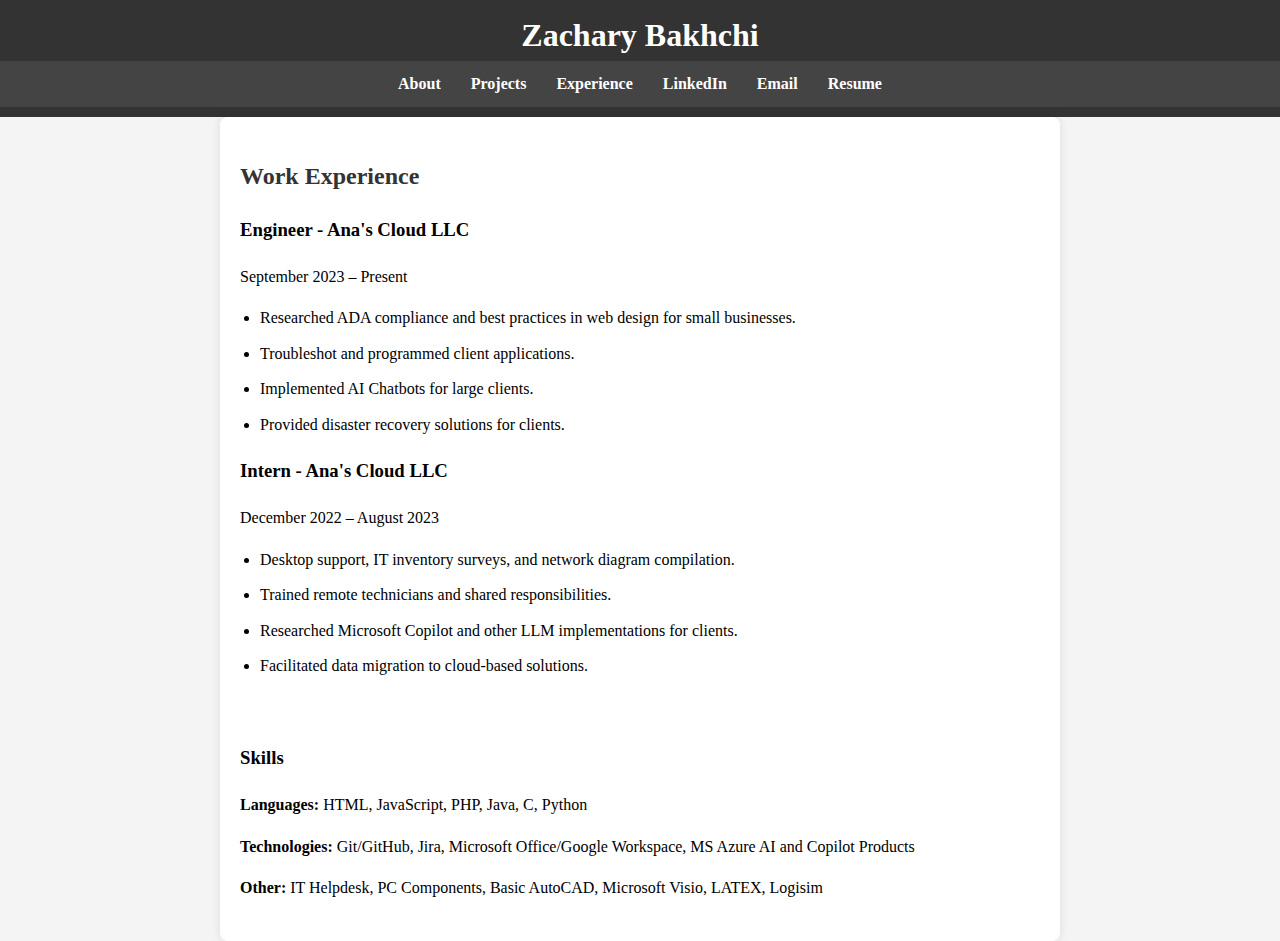
==== experiences.html @ cd83ad92 "push" ====
<!DOCTYPE html>
<html lang="en">
<head>
    <meta charset="UTF-8">
    <meta name="viewport" content="width=device-width, initial-scale=1.0">
    <title>Experience - Zachary Bakhchi</title>
    <link rel="stylesheet" href="styles.css">
</head>
<body>
    <header>
        <h1>Zachary Bakhchi</h1>
        <nav>
            <a href="index.html">About</a>
            <a href="projects.html">Projects</a>
            <a href="experiences.html">Experience</a>
            <a href="https://linkedin.com/in/zachary-bakhchi" target="_blank">LinkedIn</a>
            <a href="mailto:zachbbee@aol.com">Email</a>
            <a href="./Resume.pdf">Resume</a>
        </nav>
    </header>
    <div class="container">
        <section id="experience">
            <h2>Work Experience</h2>
            <h3>Engineer - Ana's Cloud LLC</h3>
            <p>September 2023 – Present</p>
            <ul>
                <li>Researched ADA compliance and best practices in web design for small businesses.</li>
                <li>Troubleshot and programmed client applications.</li>
                <li>Implemented AI Chatbots for large clients.</li>
                <li>Provided disaster recovery solutions for clients.</li>
            </ul>
            <h3>Intern - Ana's Cloud LLC</h3>
            <p>December 2022 – August 2023</p>
            <ul>
                <li>Desktop support, IT inventory surveys, and network diagram compilation.</li>
                <li>Trained remote technicians and shared responsibilities.</li>
                <li>Researched Microsoft Copilot and other LLM implementations for clients.</li>
                <li>Facilitated data migration to cloud-based solutions.</li>
            </ul>
        </section>
        <br>
        <section id="skills">
            <h3>Skills</h3>
            <p><strong>Languages:</strong> HTML, JavaScript, PHP, Java, C, Python</p>
            <p><strong>Technologies:</strong> Git/GitHub, Jira, Microsoft Office/Google Workspace, MS Azure AI and Copilot Products</p>
            <p><strong>Other:</strong> IT Helpdesk, PC Components, Basic AutoCAD, Microsoft Visio, LATEX, Logisim</p>
        </section>
    </div>
</body>
</html>
---- styles.css ----
body {
    font-family: 'Times New Roman', Times, serif;
    line-height: 1.6;
    margin: 0;
    padding: 0;
    background-color: #f4f4f4;
}

header {
    background: #333;
    color: #fff;
    padding: 10px 0;
}

header h1 {
    margin: 0;
    text-align: center;
}

nav {
    display: flex;
    justify-content: center;
    background: #444;
    padding: 10px 0;
}

nav a {
    color: #fff;
    text-decoration: none;
    margin: 0 15px;
    font-weight: bold;
}

nav a:hover {
    color: #007BFF;
}

.container {
    max-width: 800px;
    margin: auto;
    padding: 20px;
    background: #fff;
    border-radius: 8px;
    box-shadow: 0 0 10px rgba(0, 0, 0, 0.1);
}

section {
    margin-bottom: 20px;
}

h2 {
    color: #333;
}

ul {
    list-style: disc;
    padding-left: 20px;
}

ul li {
    margin-bottom: 10px;
}

a {
    color: #007BFF;
    text-decoration: none;
}

a:hover {
    text-decoration: underline;
}
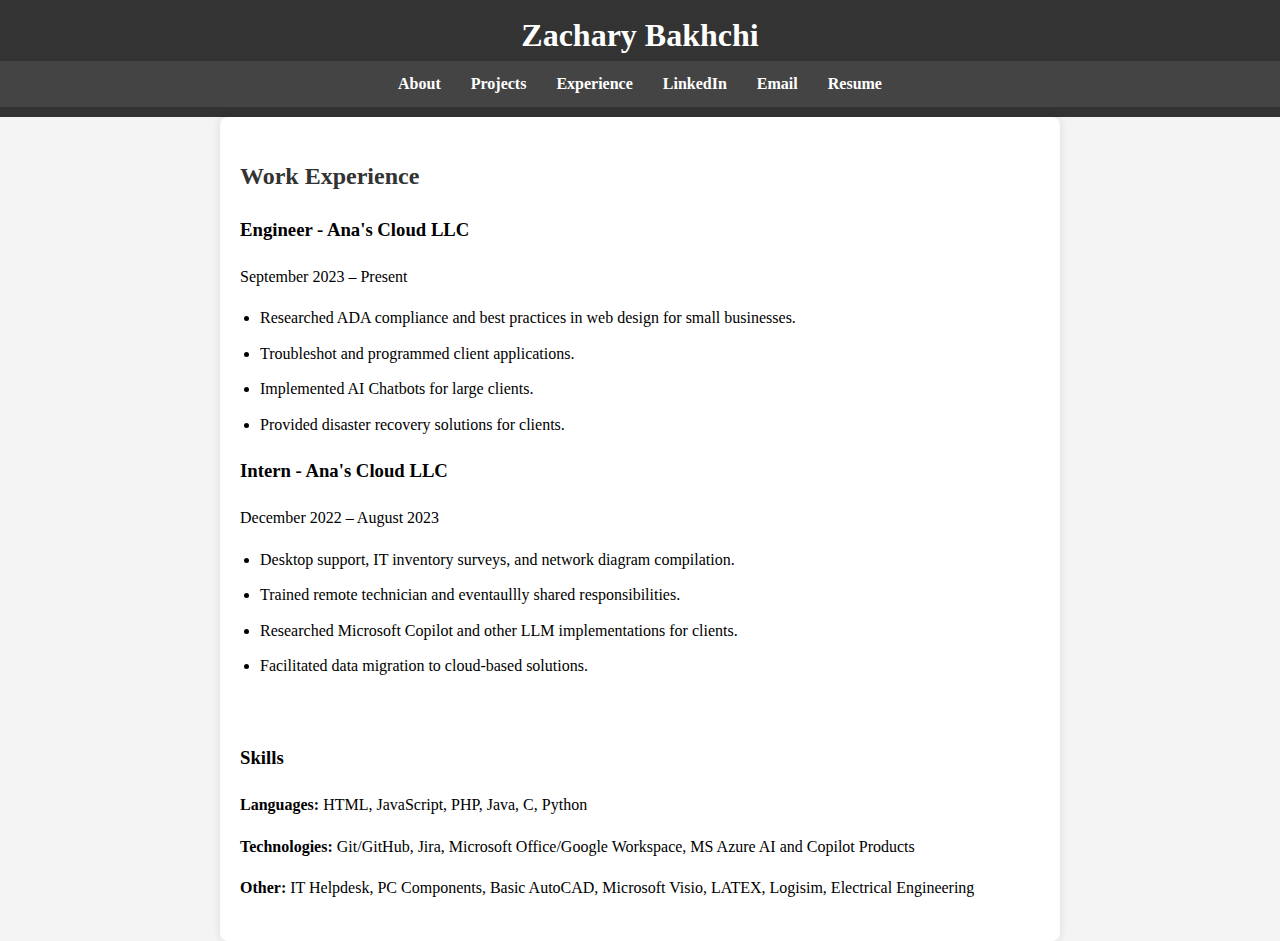
==== commit 97c77e49: "push" ====
--- a/experiences.html
+++ b/experiences.html
@@ -33,7 +33,7 @@
             <p>December 2022 – August 2023</p>
             <ul>
                 <li>Desktop support, IT inventory surveys, and network diagram compilation.</li>
-                <li>Trained remote technicians and shared responsibilities.</li>
+                <li>Trained remote technician and eventaullly shared responsibilities.</li>
                 <li>Researched Microsoft Copilot and other LLM implementations for clients.</li>
                 <li>Facilitated data migration to cloud-based solutions.</li>
             </ul>
@@ -43,7 +43,7 @@
             <h3>Skills</h3>
             <p><strong>Languages:</strong> HTML, JavaScript, PHP, Java, C, Python</p>
             <p><strong>Technologies:</strong> Git/GitHub, Jira, Microsoft Office/Google Workspace, MS Azure AI and Copilot Products</p>
-            <p><strong>Other:</strong> IT Helpdesk, PC Components, Basic AutoCAD, Microsoft Visio, LATEX, Logisim</p>
+            <p><strong>Other:</strong> IT Helpdesk, PC Components, Basic AutoCAD, Microsoft Visio, LATEX, Logisim, Electrical Engineering</p>
         </section>
     </div>
 </body>
--- a/styles.css
+++ b/styles.css
@@ -69,3 +69,49 @@
 a:hover {
     text-decoration: underline;
 }
+
+
+#about {
+    display: flex;
+    align-items: flex-start;
+    gap: 20px;
+    margin: 0;
+}
+#about img {
+    width: 25%;
+    border-radius: 8px;
+    margin-left: 1px;
+}
+
+@keyframes shake {
+    0% { transform: translate(1px, 1px) rotate(0deg); }
+    10% { transform: translate(-1px, -2px) rotate(-1deg); }
+    20% { transform: translate(-3px, 0px) rotate(1deg); }
+    30% { transform: translate(3px, 2px) rotate(0deg); }
+    40% { transform: translate(1px, -1px) rotate(1deg); }
+    50% { transform: translate(-1px, 2px) rotate(-1deg); }
+    60% { transform: translate(-3px, 1px) rotate(0deg); }
+    70% { transform: translate(3px, 1px) rotate(-1deg); }
+    80% { transform: translate(-1px, -1px) rotate(1deg); }
+    90% { transform: translate(1px, 2px) rotate(0deg); }
+    100% { transform: translate(1px, -2px) rotate(-1deg); }
+}
+.shake {
+   animation: shake 0.5s;
+   animation-iteration-count: 1;
+}
+
+#theremin img {
+    width: 55%;
+    display: block;
+    margin: 20px auto;
+    border-radius: 8px;
+}
+
+img {
+    width: 75%;
+    display: block;
+    margin: 20px auto;
+    border-radius: 8px;
+}
+
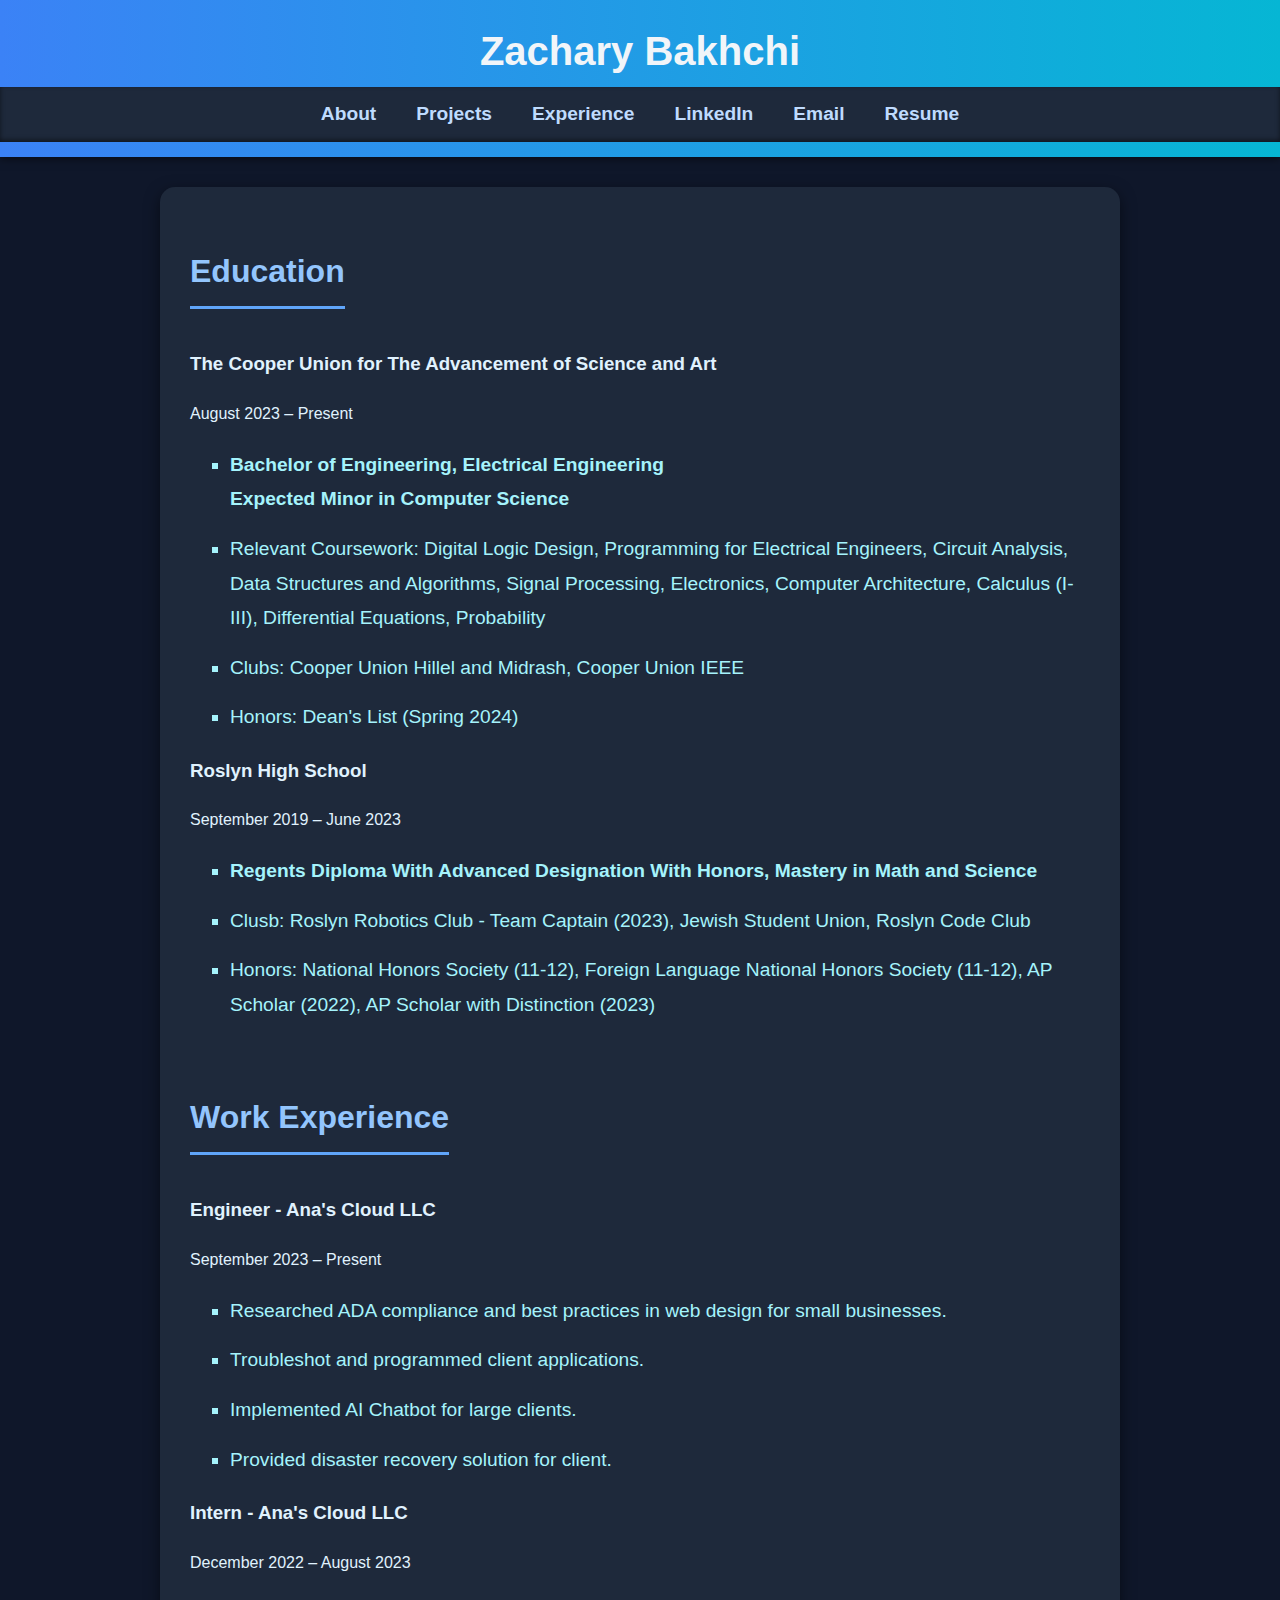
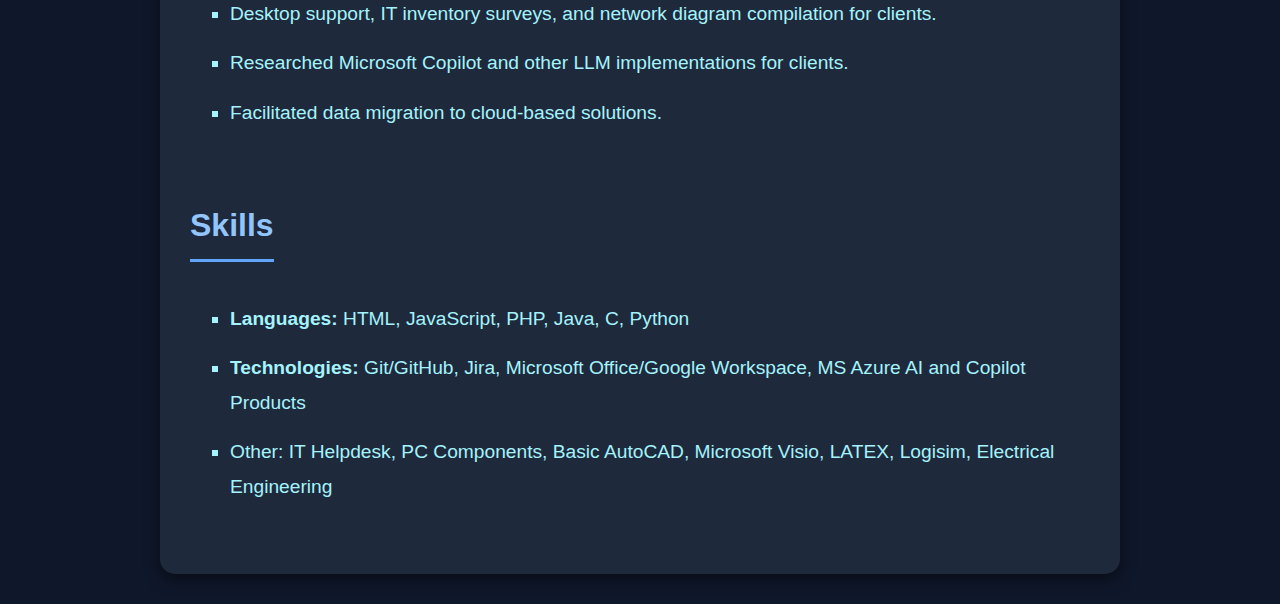
==== commit ffbdc1eb: "more stuff" ====
--- a/experiences.html
+++ b/experiences.html
@@ -19,6 +19,26 @@
         </nav>
     </header>
     <div class="container">
+        <section id="education">
+            <h2>Education</h2>
+            <h3>The Cooper Union for The Advancement of Science and Art</h3>
+            <p>August 2023 – Present</p>
+            <ul>
+                <li><strong>Bachelor of Engineering, Electrical Engineering  <br>Expected Minor in Computer Science</strong></li>
+                <li>Relevant Coursework: Digital Logic Design, Programming for Electrical Engineers, Circuit Analysis, Data Structures
+                    and Algorithms, Signal Processing, Electronics, Computer Architecture, Calculus (I-III), Differential Equations,
+                    Probability</li>
+                <li>Clubs: Cooper Union Hillel and Midrash, Cooper Union IEEE</li>
+                <li>Honors: Dean's List (Spring 2024)</li>
+            </ul>
+            <h3>Roslyn High School</h3>
+            <p>September 2019 – June 2023</p>
+            <ul>
+                <li><strong>Regents Diploma With Advanced Designation With Honors, Mastery in Math and Science</strong></li>
+                <li>Clusb: Roslyn Robotics Club - Team Captain (2023), Jewish Student Union, Roslyn Code Club</li>
+                <li>Honors: National Honors Society (11-12), Foreign Language National Honors Society (11-12), AP Scholar (2022), AP Scholar with Distinction (2023)</li>
+            </ul>
+        </section>
         <section id="experience">
             <h2>Work Experience</h2>
             <h3>Engineer - Ana's Cloud LLC</h3>
@@ -26,24 +46,24 @@
             <ul>
                 <li>Researched ADA compliance and best practices in web design for small businesses.</li>
                 <li>Troubleshot and programmed client applications.</li>
-                <li>Implemented AI Chatbots for large clients.</li>
-                <li>Provided disaster recovery solutions for clients.</li>
+                <li>Implemented AI Chatbot for large clients.</li>
+                <li>Provided disaster recovery solution for client.</li>
             </ul>
             <h3>Intern - Ana's Cloud LLC</h3>
             <p>December 2022 – August 2023</p>
             <ul>
-                <li>Desktop support, IT inventory surveys, and network diagram compilation.</li>
-                <li>Trained remote technician and eventaullly shared responsibilities.</li>
+                <li>Desktop support, IT inventory surveys, and network diagram compilation for clients.</li>
                 <li>Researched Microsoft Copilot and other LLM implementations for clients.</li>
                 <li>Facilitated data migration to cloud-based solutions.</li>
             </ul>
         </section>
-        <br>
         <section id="skills">
-            <h3>Skills</h3>
-            <p><strong>Languages:</strong> HTML, JavaScript, PHP, Java, C, Python</p>
-            <p><strong>Technologies:</strong> Git/GitHub, Jira, Microsoft Office/Google Workspace, MS Azure AI and Copilot Products</p>
-            <p><strong>Other:</strong> IT Helpdesk, PC Components, Basic AutoCAD, Microsoft Visio, LATEX, Logisim, Electrical Engineering</p>
+            <h2>Skills</h2>
+            <ul>
+            <li><strong>Languages:</strong> HTML, JavaScript, PHP, Java, C, Python</li>
+            <li><strong>Technologies:</strong> Git/GitHub, Jira, Microsoft Office/Google Workspace, MS Azure AI and Copilot Products</li>
+            <li><srong>Other:</strong> IT Helpdesk, PC Components, Basic AutoCAD, Microsoft Visio, LATEX, Logisim, Electrical Engineering</li>
+            </ul>
         </section>
     </div>
 </body>
--- a/styles.css
+++ b/styles.css
@@ -1,117 +1,142 @@
 body {
-    font-family: 'Times New Roman', Times, serif;
-    line-height: 1.6;
+    font-family: 'Arial', sans-serif;
+    line-height: 1.8;
     margin: 0;
     padding: 0;
-    background-color: #f4f4f4;
+    background-color: #0f172a;
+    color: #e0f2fe;
 }
 
 header {
-    background: #333;
-    color: #fff;
-    padding: 10px 0;
+    background: linear-gradient(90deg, #3b82f6, #06b6d4);
+    color: #f1f5f9;
+    padding: 15px 0;
+    text-align: center;
+    box-shadow: 0 2px 8px rgba(0, 0, 0, 0.5);
 }
 
 header h1 {
     margin: 0;
-    text-align: center;
+    font-size: 2.5rem;
+    font-weight: bold;
 }
 
 nav {
     display: flex;
     justify-content: center;
-    background: #444;
     padding: 10px 0;
+    background: #1e293b;
+    box-shadow: inset 0 -2px 5px rgba(0, 0, 0, 0.5);
 }
 
 nav a {
-    color: #fff;
+    color: #bfdbfe;
     text-decoration: none;
-    margin: 0 15px;
+    margin: 0 20px;
     font-weight: bold;
+    font-size: 1.2rem;
+    transition: color 0.3s, transform 0.3s;
 }
 
 nav a:hover {
-    color: #007BFF;
+    color: #60a5fa;
+    transform: scale(1.1);
 }
 
 .container {
-    max-width: 800px;
-    margin: auto;
-    padding: 20px;
-    background: #fff;
-    border-radius: 8px;
-    box-shadow: 0 0 10px rgba(0, 0, 0, 0.1);
+    max-width: 900px;
+    margin: 30px auto;
+    padding: 30px;
+    background: #1e293b;
+    border-radius: 15px;
+    box-shadow: 0 5px 15px rgba(0, 0, 0, 0.5);
 }
 
 section {
-    margin-bottom: 20px;
+    margin-bottom: 40px;
 }
 
 h2 {
-    color: #333;
+    font-size: 2rem;
+    margin-bottom: 20px;
+    border-bottom: 3px solid #60a5fa;
+    display: inline-block;
+    padding-bottom: 5px;
+    color: #93c5fd;
 }
 
 ul {
-    list-style: disc;
-    padding-left: 20px;
+    list-style: square;
+    padding-left: 40px;
+    font-size: 1.2rem;
+    color: #a5f3fc;
 }
 
 ul li {
-    margin-bottom: 10px;
+    margin-bottom: 15px;
 }
 
 a {
-    color: #007BFF;
+    color: #93c5fd;
     text-decoration: none;
+    font-weight: bold;
 }
 
 a:hover {
     text-decoration: underline;
+    color: #60a5fa;
 }
-
 
 #about {
     display: flex;
-    align-items: flex-start;
-    gap: 20px;
-    margin: 0;
+    align-items: center;
+    gap: 30px;
+    text-align: left ;
 }
+
+#about h2 {
+    font-size: 1.25em;
+}
+
 #about img {
-    width: 25%;
-    border-radius: 8px;
-    margin-left: 1px;
+    width: 15%;
+    border-radius: 15px;
+    margin-left: 10px;
+    box-shadow: 0 6px 12px rgba(0, 0, 0, 0.5);
+    transition: transform 0.3s;
+    cursor: pointer;
+}
+
+#about img:hover {
+    transform: scale(1.1);
+}
+
+img {
+    width: 50%;
+    display: block;
+    margin: 40px auto;
+    border-radius: 15px;
+    box-shadow: 0 7px 20px rgba(0, 0, 0, 0.5);
 }
 
 @keyframes shake {
-    0% { transform: translate(1px, 1px) rotate(0deg); }
-    10% { transform: translate(-1px, -2px) rotate(-1deg); }
-    20% { transform: translate(-3px, 0px) rotate(1deg); }
-    30% { transform: translate(3px, 2px) rotate(0deg); }
-    40% { transform: translate(1px, -1px) rotate(1deg); }
-    50% { transform: translate(-1px, 2px) rotate(-1deg); }
-    60% { transform: translate(-3px, 1px) rotate(0deg); }
-    70% { transform: translate(3px, 1px) rotate(-1deg); }
-    80% { transform: translate(-1px, -1px) rotate(1deg); }
-    90% { transform: translate(1px, 2px) rotate(0deg); }
-    100% { transform: translate(1px, -2px) rotate(-1deg); }
-}
-.shake {
-   animation: shake 0.5s;
-   animation-iteration-count: 1;
+    0%, 100% { transform: translate(0, 0); }
+    10%, 30%, 50%, 70%, 90% { transform: translate(-12px, -12px); }
+    20%, 40%, 60%, 80% { transform: translate(12px, 12px); }
 }
 
-#theremin img {
-    width: 55%;
+#tcb {
+    width: 50%;
     display: block;
-    margin: 20px auto;
-    border-radius: 8px;
+    margin: auto;
+    margin-bottom: 0.5in;
+    text-align: center;
+    color: whitesmoke;
 }
 
-img {
-    width: 75%;
-    display: block;
-    margin: 20px auto;
-    border-radius: 8px;
+.shake {
+    animation: shake 0.5s;
+    animation-iteration-count: 1;
 }
 
+#education ul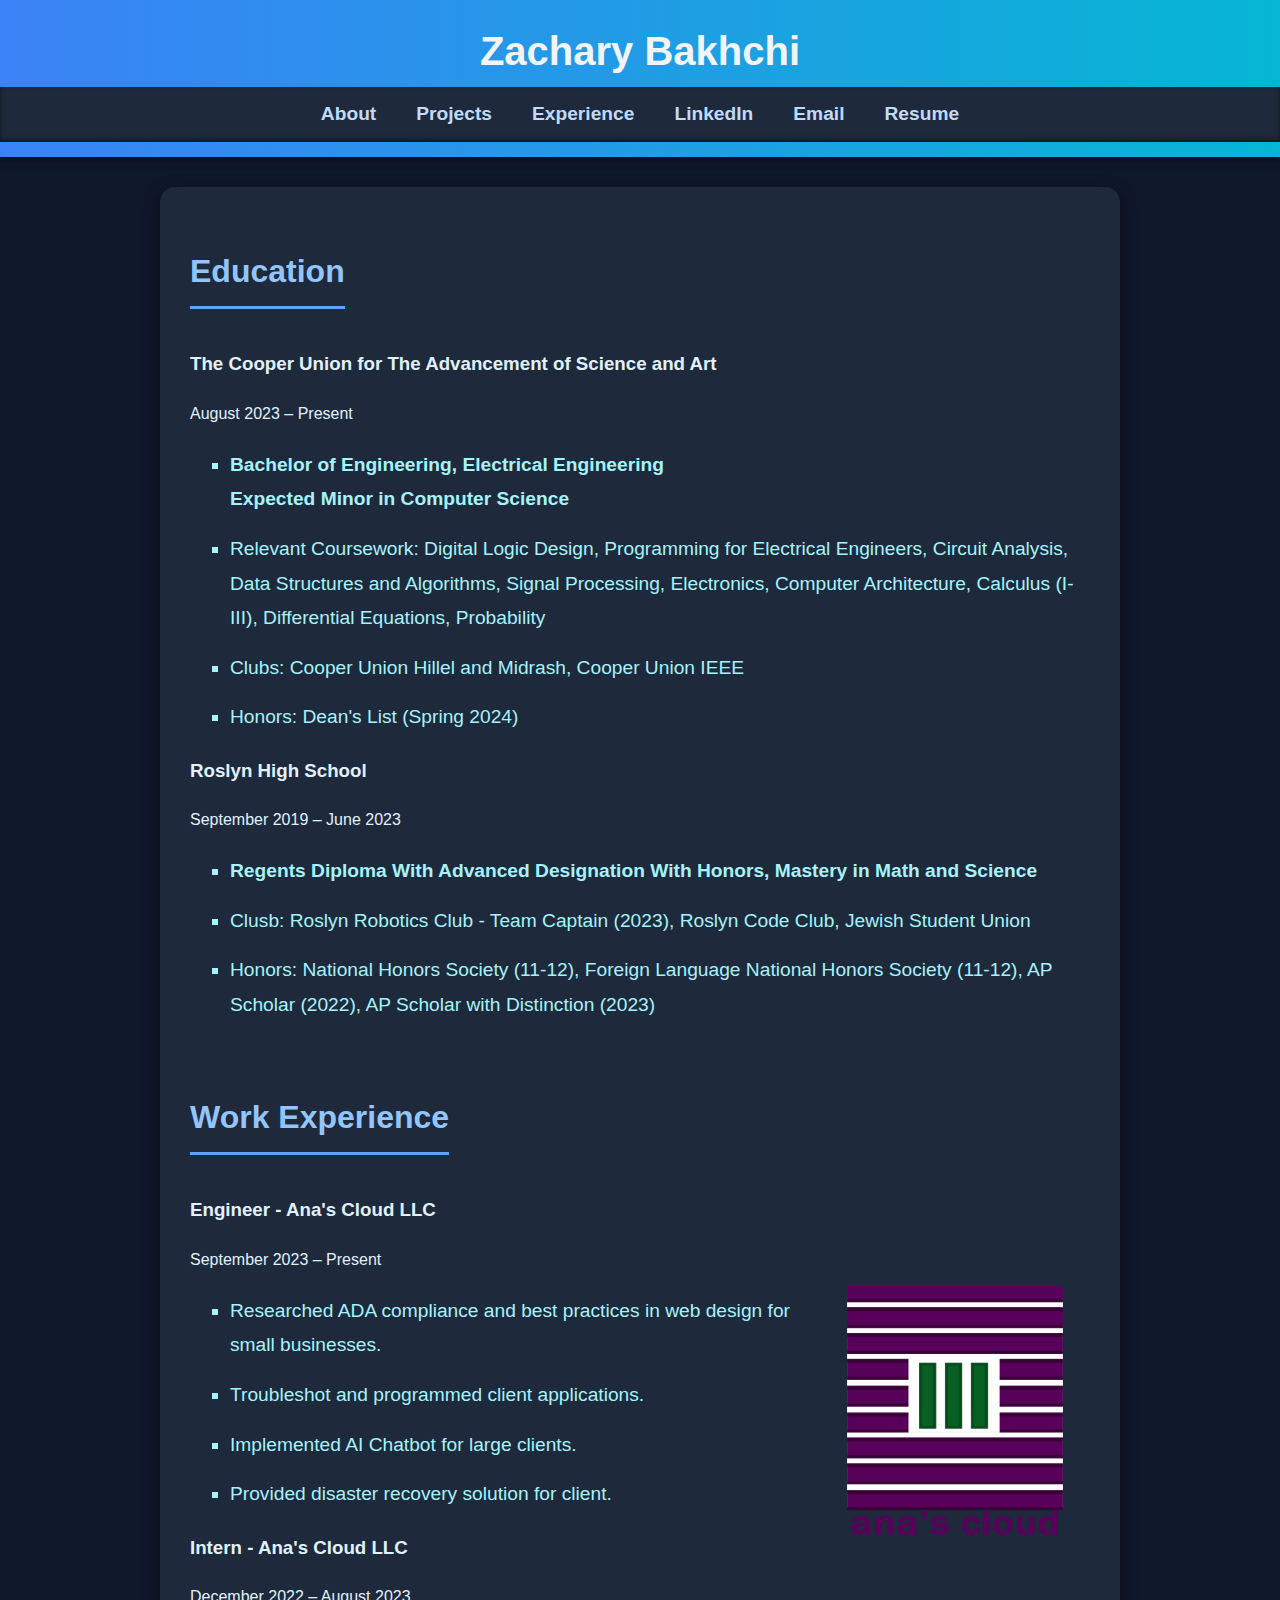
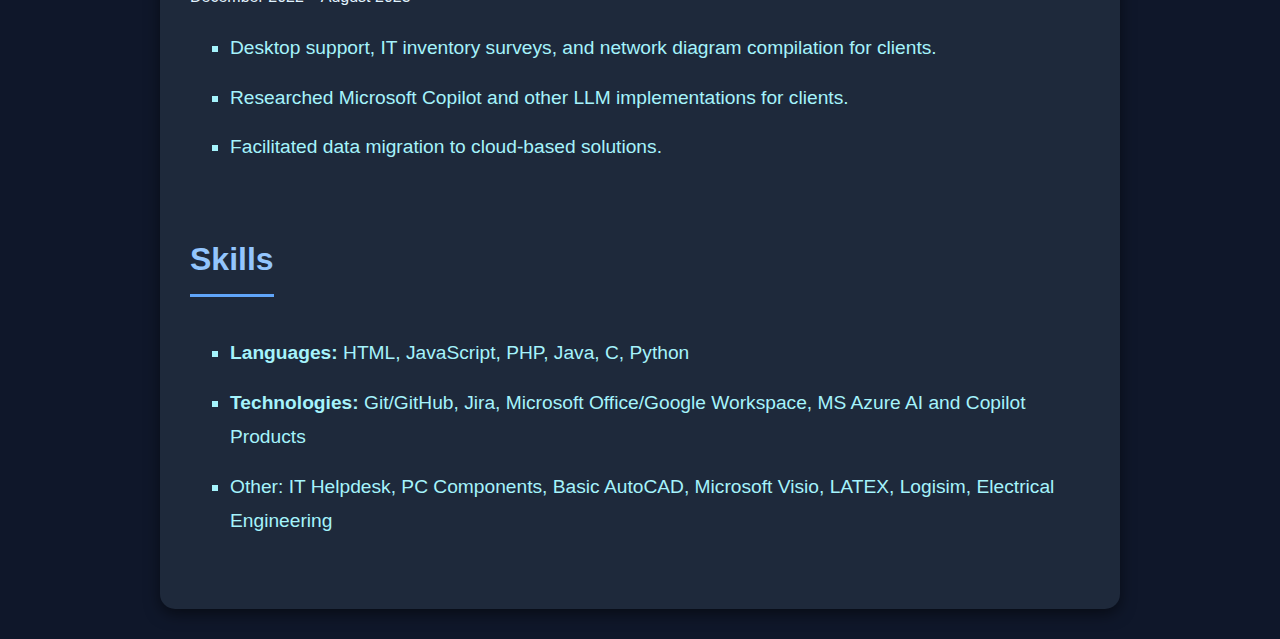
==== commit 0b24d37f: "ana + assets" ====
--- a/experiences.html
+++ b/experiences.html
@@ -15,7 +15,7 @@
             <a href="experiences.html">Experience</a>
             <a href="https://linkedin.com/in/zachary-bakhchi" target="_blank">LinkedIn</a>
             <a href="mailto:zachbbee@aol.com">Email</a>
-            <a href="./Resume.pdf">Resume</a>
+            <a href="assets/Resume.pdf">Resume</a>
         </nav>
     </header>
     <div class="container">
@@ -35,13 +35,17 @@
             <p>September 2019 – June 2023</p>
             <ul>
                 <li><strong>Regents Diploma With Advanced Designation With Honors, Mastery in Math and Science</strong></li>
-                <li>Clusb: Roslyn Robotics Club - Team Captain (2023), Jewish Student Union, Roslyn Code Club</li>
+                <li>Clusb: Roslyn Robotics Club - Team Captain (2023), Roslyn Code Club, Jewish Student Union</li>
                 <li>Honors: National Honors Society (11-12), Foreign Language National Honors Society (11-12), AP Scholar (2022), AP Scholar with Distinction (2023)</li>
             </ul>
         </section>
         <section id="experience">
             <h2>Work Experience</h2>
+            
             <h3>Engineer - Ana's Cloud LLC</h3>
+            <div id="ana">
+                <a href="https://ana.com"><img src="assets/ana.jpg"></a>
+                </div>
             <p>September 2023 – Present</p>
             <ul>
                 <li>Researched ADA compliance and best practices in web design for small businesses.</li>
@@ -60,9 +64,9 @@
         <section id="skills">
             <h2>Skills</h2>
             <ul>
-            <li><strong>Languages:</strong> HTML, JavaScript, PHP, Java, C, Python</li>
-            <li><strong>Technologies:</strong> Git/GitHub, Jira, Microsoft Office/Google Workspace, MS Azure AI and Copilot Products</li>
-            <li><srong>Other:</strong> IT Helpdesk, PC Components, Basic AutoCAD, Microsoft Visio, LATEX, Logisim, Electrical Engineering</li>
+                <li><strong>Languages:</strong> HTML, JavaScript, PHP, Java, C, Python</li>
+                <li><strong>Technologies:</strong> Git/GitHub, Jira, Microsoft Office/Google Workspace, MS Azure AI and Copilot Products</li>
+                <li><srong>Other:</strong> IT Helpdesk, PC Components, Basic AutoCAD, Microsoft Visio, LATEX, Logisim, Electrical Engineering</li>
             </ul>
         </section>
     </div>
--- a/styles.css
+++ b/styles.css
@@ -111,6 +111,25 @@
     transform: scale(1.1);
 }
 
+
+#lab {
+    align-items: center;
+}
+#lab img {
+    display: inline-block;
+    width: 45%;
+    height:auto;
+    border-radius: 15px;
+    margin: 10px;
+    box-shadow: 0 6px 12px rgba(0, 0, 0, 0.5);
+    transition: transform 0.3s;
+    cursor: pointer;
+}
+
+#lab :hover {
+    transform: scale(1.1);
+}
+
 img {
     width: 50%;
     display: block;
@@ -139,4 +158,22 @@
     animation-iteration-count: 1;
 }
 
-#education ul+#ana {
+    width: 30%;
+    float: right;
+    width: 30%;
+    display: block;
+    margin: auto;
+}
+
+#ana img {
+    width: 80%; 
+    border-radius: 2px;
+    box-shadow: none; 
+    transition: transform 0.3s;
+
+}
+
+#ana :hover {
+    transform: scale(1.1);
+}
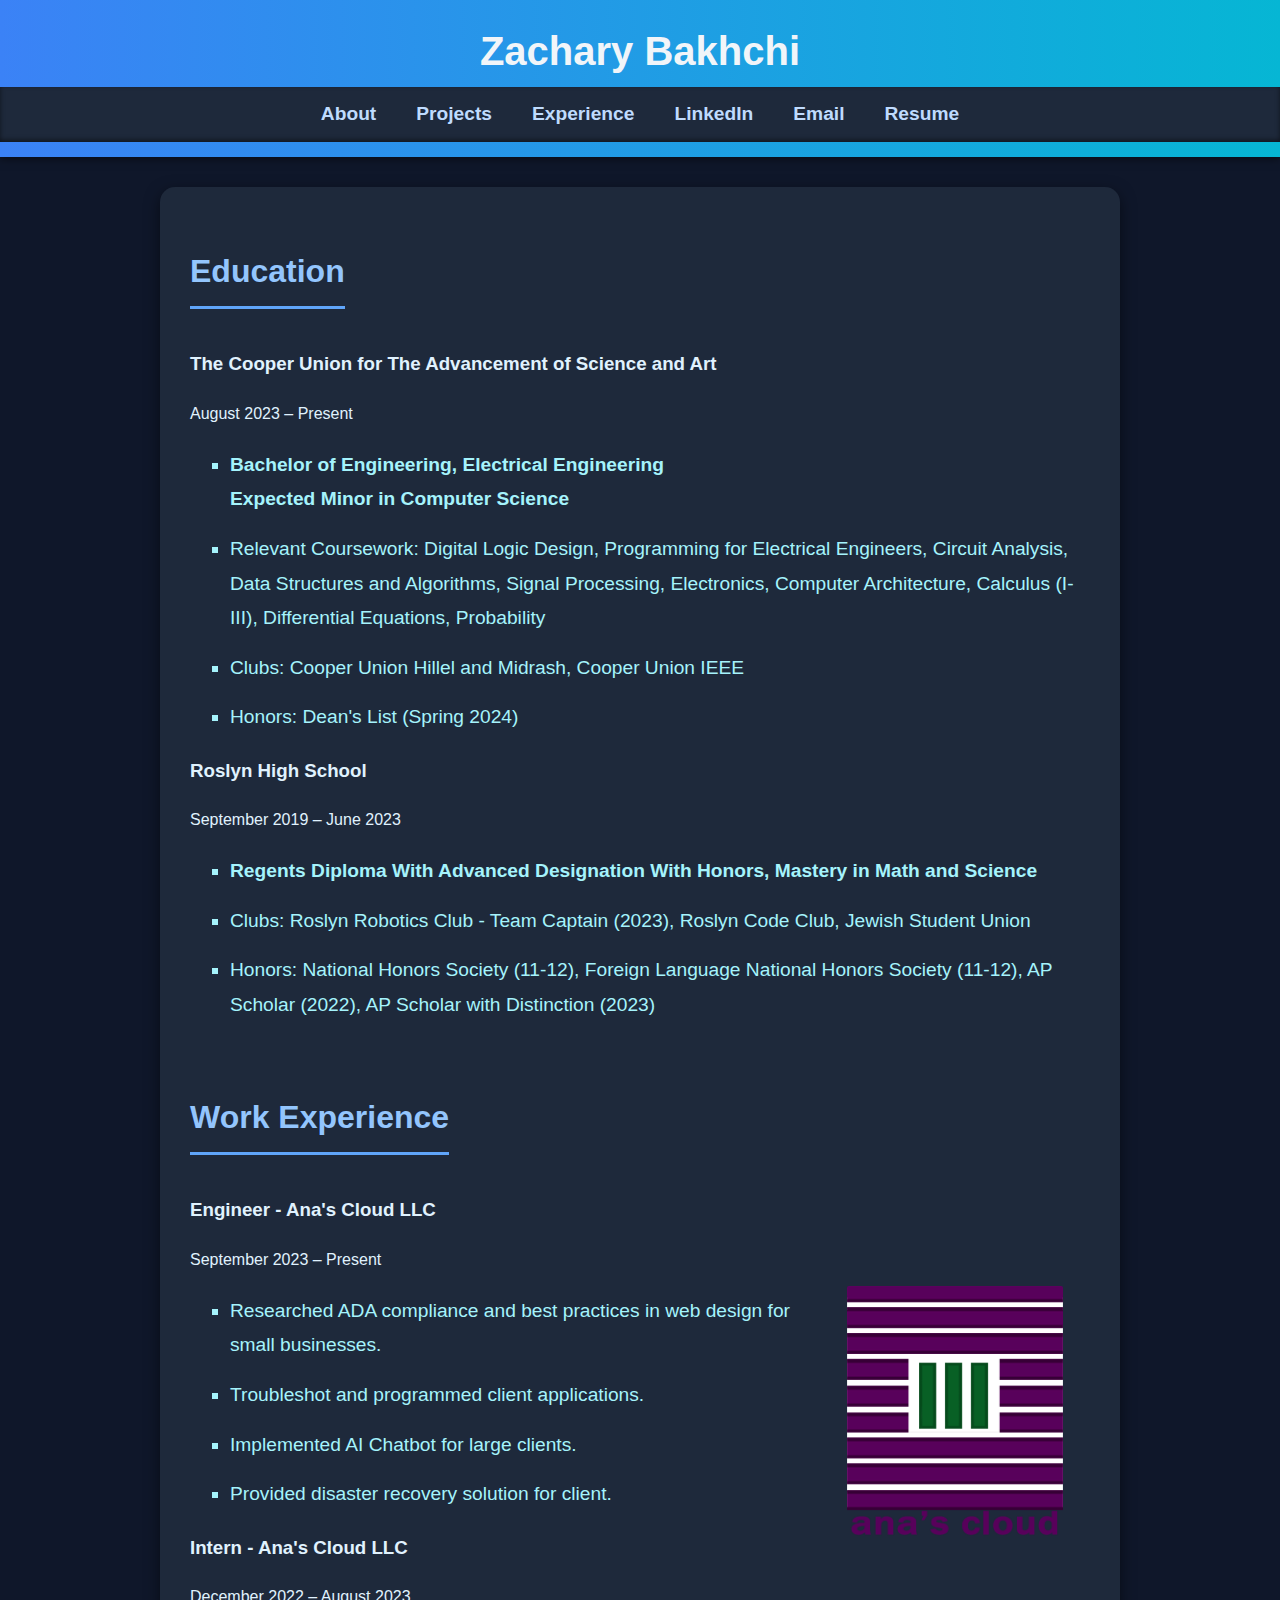
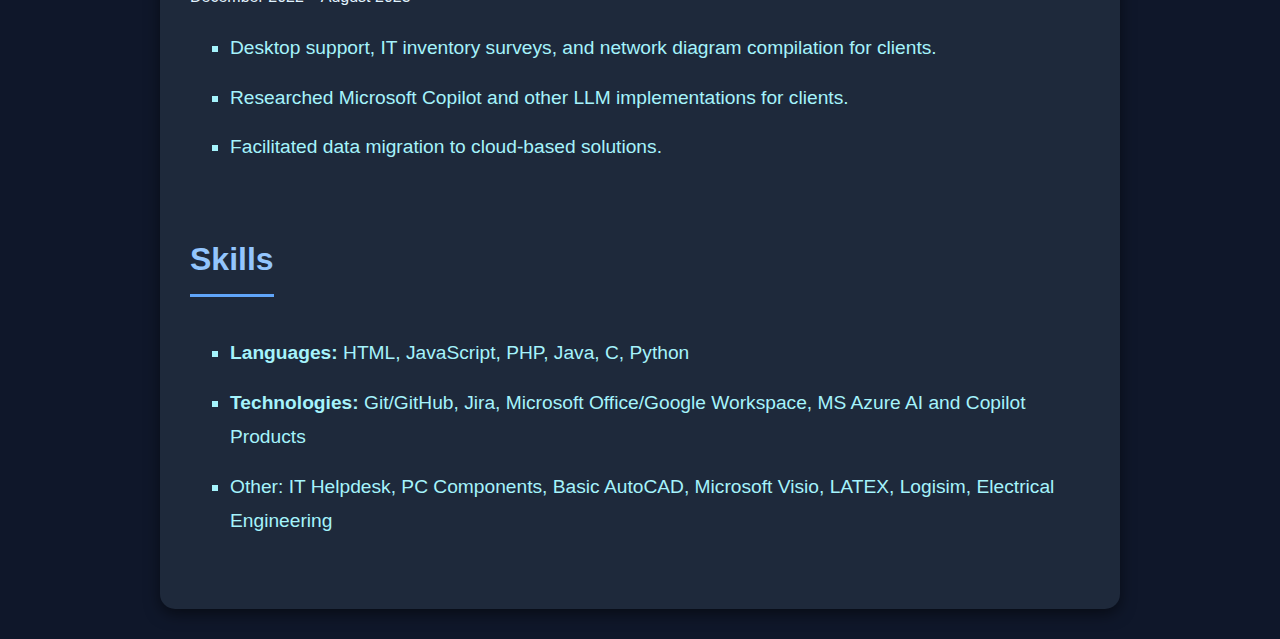
==== commit b040e5b3: "fix" ====
--- a/experiences.html
+++ b/experiences.html
@@ -35,7 +35,7 @@
             <p>September 2019 – June 2023</p>
             <ul>
                 <li><strong>Regents Diploma With Advanced Designation With Honors, Mastery in Math and Science</strong></li>
-                <li>Clusb: Roslyn Robotics Club - Team Captain (2023), Roslyn Code Club, Jewish Student Union</li>
+                <li>Clubs: Roslyn Robotics Club - Team Captain (2023), Roslyn Code Club, Jewish Student Union</li>
                 <li>Honors: National Honors Society (11-12), Foreign Language National Honors Society (11-12), AP Scholar (2022), AP Scholar with Distinction (2023)</li>
             </ul>
         </section>
